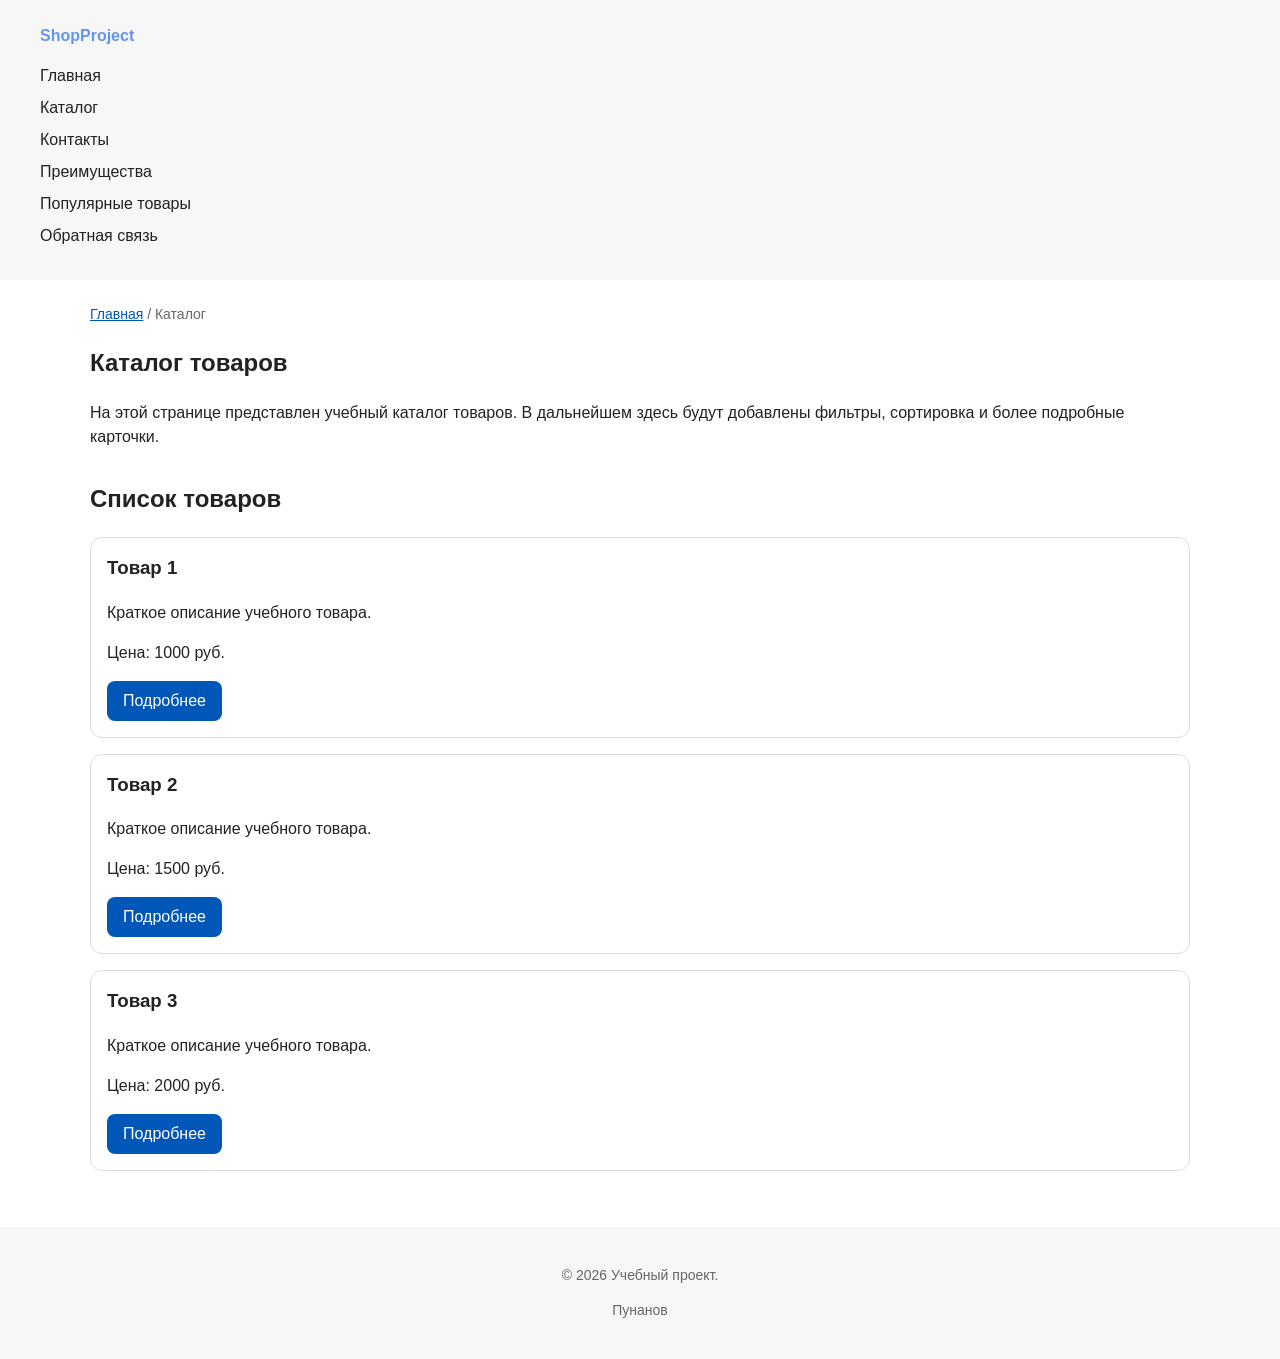
==== catalog.html @ 6905338e "feat: add multi-page structure navigation and anchors" ====
<!DOCTYPE html>
<html lang="ru">
<head>
  <meta charset="UTF-8">
  <meta name="viewport" content="width=device-width, initial-scale=1.0">
  <meta name="description" content="Каталог товаров учебного интернет-магазина.">
  <title>Каталог товаров — Учебный интернет-магазин</title>
  <link rel="stylesheet" href="css/style.css">
</head>
<body>
  <header>
    <div class="site-header">
      <a class="site-logo" href="index.html">ShopProject</a>

      <nav class="site-nav" aria-label="Основная навигация">
        <ul class="site-nav__list">
          <li><a href="index.html">Главная</a></li>
          <li><a href="catalog.html">Каталог</a></li>
          <li><a href="contacts.html">Контакты</a></li>
          <li><a href="index.html#advantages">Преимущества</a></li>
          <li><a href="index.html#popular">Популярные товары</a></li>
          <li><a href="index.html#contacts">Обратная связь</a></li>
        </ul>
      </nav>
    </div>
  </header>

  <main>
    <nav class="breadcrumbs" aria-label="Хлебные крошки">
      <a href="index.html">Главная</a>
      <span>Каталог</span>
    </nav>

    <section class="section">
      <h1>Каталог товаров</h1>
      <p>
        На этой странице представлен учебный каталог товаров.
        В дальнейшем здесь будут добавлены фильтры, сортировка и более
        подробные карточки.
      </p>
    </section>

    <section class="section">
      <h2>Список товаров</h2>

      <article class="product-card">
        <h3>Товар 1</h3>
        <p>Краткое описание учебного товара.</p>
        <p>Цена: 1000 руб.</p>
        <a class="button" href="index.html#popular">Подробнее</a>
      </article>

      <article class="product-card">
        <h3>Товар 2</h3>
        <p>Краткое описание учебного товара.</p>
        <p>Цена: 1500 руб.</p>
        <a class="button" href="index.html#popular">Подробнее</a>
      </article>

      <article class="product-card">
        <h3>Товар 3</h3>
        <p>Краткое описание учебного товара.</p>
        <p>Цена: 2000 руб.</p>
        <a class="button" href="index.html#popular">Подробнее</a>
      </article>
    </section>
  </main>

  <footer>
    <p>&copy; 2026 Учебный проект.</p>
    <p>Пунанов</p>
  </footer>
</body>
</html>
---- css/style.css ----
* {
  box-sizing: border-box;
}

html{
  scroll-behavior: smooth;
}

:target {
  outline: 2px dashed var(--color-primary);
  outline-offset: 4px;
}


:root {
  --color-bg: #ffffff;
  --color-text: #222222;
  --color-muted: #666666;
  --color-primary: #0057b8;
  --color-primary-dark: #003f86;
  --color-border: #dddddd;
  --color-surface: #f7f7f7;
  --color-surface-accent: #eef5ff;
  --color-danger: #b00020;
  --color-success: #168a2f;
  --color-success-bg: #eefaf0;
  --color-white: #ffffff;


  --space-xs: 4px;
  --space-sm: 8px;
  --space-md: 16px;
  --space-lg: 24px;
  --space-xl: 32px;


  --radius-sm: 6px;
  --radius-md: 8px;
  --radius-lg: 12px;


  --container-width: 1100px;
}


body {
  margin: 0;
  font-family: Arial, sans-serif;
  line-height: 1.5;
  color: var(--color-text);
  background-color: var(--color-bg);
}

header,
main,
footer {
  padding: var(--space-lg);
}

header, footer {
  background-color: var(--color-surface);
}

section {
  margin-bottom: var(--space-lg);
}

section h2 {
  margin-top: 0;
}

.site-header {
    max-width: 1200px;
    margin: 0 auto;
}

.site-logo{
    font-weight: bold;
    text-decoration: none;
    color:cornflowerblue
}

.site-nav__list {
    padding: 0;
    list-style: none;
    margin: 16px 0 0;
}

a{
    color: var(--color-primary);
}

a:hover{
    color: var(--color-primary-dark);
}

a:focus-visible{
    outline: 2px solid var(--color-primary);
    outline-offset: 3px;
}

.site-nav__list li{
    margin-bottom: var(--space-sm);
}

.site-nav__list a{
    text-decoration: none;
    color: var(--color-text);
}

.site-nav__list a:hover{
    color:var(--color-primary);
}

.hero {
    max-width: 1200px;
    margin: 0 auto 32px;
    padding: 32px 20px;
    background-color: var(--color-surface-accent);
    border-radius: var(--radius-lg);
}

.button{
    display: inline-block;
    padding: var(--space-sm) var(--space-md);
    text-decoration: none;
    background-color: var(--color-primary);
    color: var(--color-white);
    border: none;
    border-radius: var(--radius-md);
    cursor: pointer;
}

.button:hover{
    background-color: #00b2da;
}

.button:focus-visible{
    outline: 2px solid var(--color-primary);
    outline-offset: 3px;
}

.button:disabled{
  opacity: 0.6;
  cursor: not-allowed;
}

.section {
    max-width: var(--container-width);
    margin: 0 auto var(--space-xl);
}

.section h2 {
    margin-top: 0;
}

.product-card{
    margin-bottom: var(--space-md);
    padding: var(--space-md);
    border: 1px solid var(--color-border);
    border-radius: var(--radius-lg);
    background-color: var(--color-bg);
}

.product-card:hover{
  border-color: var(--color-primary);
}

.product-card h3{
    margin-top: 0;
}

.aside-info{
    max-width: var(--container-width);
    margin: 0 auto var(--space-xl);
    padding: var(--space-md);
    border-left: 4px solid var(--color-primary);
    background-color: var(--color-surface);
}

footer {
    text-align: center;
    font-size: 14px;
    color: #666666;
}


.order-dialog {
  width: min(100% - 32px, 560px);
  padding: var(--space-lg);
  border: none;
  border-radius: var(--radius-lg);
}


.order-dialog::backdrop {
  background-color: rgba(0, 0, 0, 0.5);
}


.form-field {
  margin-bottom: var(--space-md);
}


.form-field label {
  display: block;
  margin-bottom: var(--space-sm);
}


.form-field input,
.form-field select,
.form-field textarea {
  width: 100%;
  padding: var(--space-sm) var(--space-md);
  border: 1px solid var(--color-border);
  border-radius: var(--radius-md);
  font: inherit;
}


.form-field input[type="checkbox"] {
  width: auto;
}


.form-field small {
  display: block;
  margin-top: var(--space-sm);
  color: #666666;
}


.form-field input:focus-visible,
.form-field select:focus-visible,
.form-field textarea:focus-visible,
.form-actions button:focus-visible {
  outline: 2px solid var(--color-primary);
  outline-offset: 3px;
}


[aria-invalid="true"] {
  border-color: #b00020;
}


.form-actions {
  display: flex;
  gap: var(--space-md);
  margin-top: var(--space-lg);
}


.success-message {
  max-width: var(--container-width);
  margin: var(--space-lg) auto;
  padding: var(--space-md);
  border-left: 4px solid #168a2f;
  background-color: #eefaf0;
}

.breadcrumbs {
  max-width: var(--container-width);
  margin: 0 auto var(--space-md);
  font-size: 14px;
  color: var(--color-muted);
}

.breadcrumbs a {
  color: var(--color-primary);
}

.breadcrumbs span::before {
  content: " / ";
  color: var(--color-muted);
}
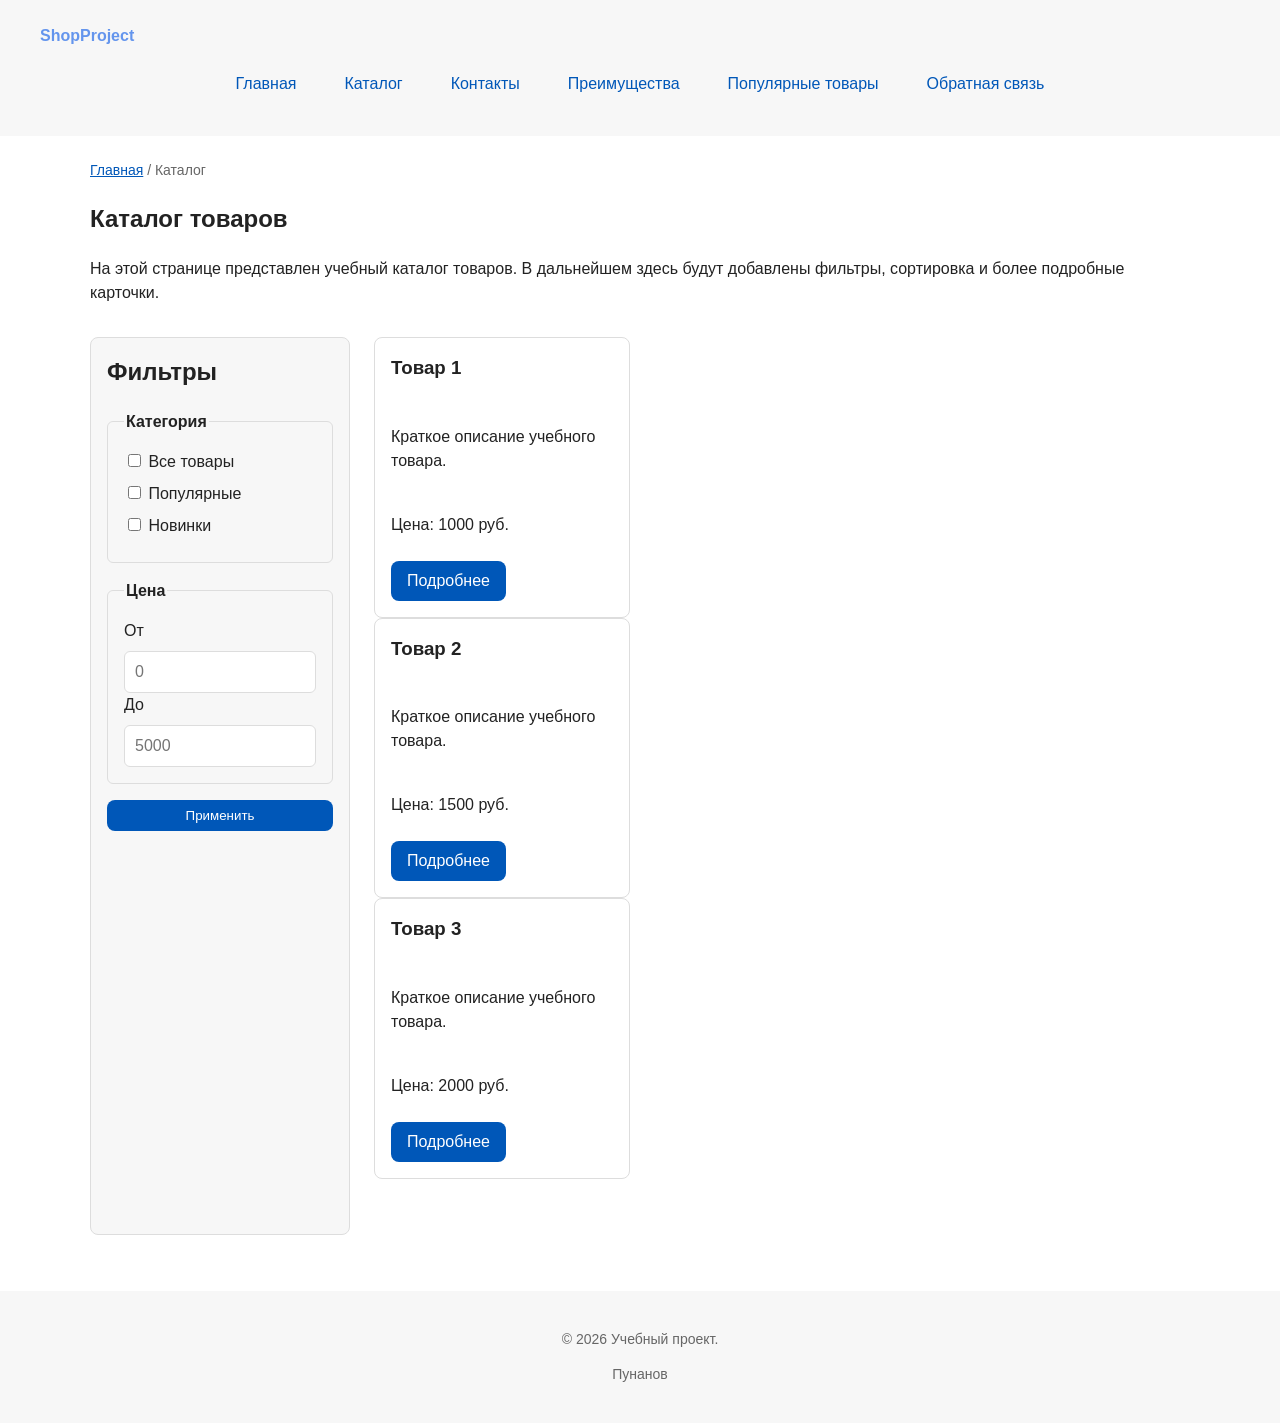
==== commit aa6d615e: "feat: add flex navigation and grid catalog layout" ====
--- a/catalog.html
+++ b/catalog.html
@@ -40,8 +40,48 @@
       </p>
     </section>
 
-    <section class="section">
-      <h2>Список товаров</h2>
+    <section class="catalog-layout">
+        <aside class="catalog-filters">
+            <h2>Фильтры</h2>
+
+            <form class="filters-form" action="#" method="get">
+                <fieldset>
+                <legend>Категория</legend>
+
+                <label>
+                    <input type="checkbox" name="category" value="all">
+                    Все товары
+                </label>
+
+                <label>
+                    <input type="checkbox" name="category" value="popular">
+                    Популярные
+                </label>
+
+        <label>
+          <input type="checkbox" name="category" value="new">
+          Новинки
+        </label>
+      </fieldset>
+
+      <fieldset>
+        <legend>Цена</legend>
+
+        <label for="price-from">От</label>
+        <input id="price-from" name="price-from" type="number" min="0" placeholder="0">
+
+        <label for="price-to">До</label>
+        <input id="price-to" name="price-to" type="number" min="0" placeholder="5000">
+      </fieldset>
+
+      <button class="button" type="submit">Применить</button>
+    </form>
+  </aside>
+
+  <section class="catalog-products">
+
+    <div class="products-grid">
+      <section class="section">
 
       <article class="product-card">
         <h3>Товар 1</h3>
@@ -65,6 +105,10 @@
       </article>
     </section>
   </main>
+    </div>
+  </section>
+</section>
+
 
   <footer>
     <p>&copy; 2026 Учебный проект.</p>
--- a/css/style.css
+++ b/css/style.css
@@ -81,10 +81,16 @@
 }
 
 .site-nav__list {
-    padding: 0;
-    list-style: none;
-    margin: 16px 0 0;
-}
+  display: flex;
+  flex-wrap: wrap;
+  justify-content: center;
+  align-items: center;
+  gap: var(--space-md);
+  padding: 0;
+  margin: var(--space-md) 0 0;
+  list-style: none;
+}
+
 
 a{
     color: var(--color-primary);
@@ -103,17 +109,22 @@
     margin-bottom: var(--space-sm);
 }
 
-.site-nav__list a{
-    text-decoration: none;
-    color: var(--color-text);
-}
-
-.site-nav__list a:hover{
-    color:var(--color-primary);
-}
+.site-nav__list a {
+  display: inline-block;
+  padding: var(--space-sm) var(--space-md);
+  color: var(--color-primary);
+  text-decoration: none;
+  border-radius: var(--radius-sm);
+}
+
+.site-nav__list a:hover {
+  color: var(--color-white);
+  background-color: var(--color-primary);
+}
+
 
 .hero {
-    max-width: 1200px;
+    max-width: 1100px;
     margin: 0 auto 32px;
     padding: 32px 20px;
     background-color: var(--color-surface-accent);
@@ -154,13 +165,22 @@
     margin-top: 0;
 }
 
-.product-card{
-    margin-bottom: var(--space-md);
-    padding: var(--space-md);
-    border: 1px solid var(--color-border);
-    border-radius: var(--radius-lg);
-    background-color: var(--color-bg);
-}
+.product-card {
+  display: flex;
+  flex-direction: column;
+  gap: var(--space-sm);
+  margin-bottom: 0;
+  padding: var(--space-md);
+  border: 1px solid var(--color-border);
+  border-radius: var(--radius-md);
+  background-color: var(--color-bg);
+}
+
+.product-card .button {
+  margin-top: auto;
+  align-self: flex-start;
+}
+
 
 .product-card:hover{
   border-color: var(--color-primary);
@@ -276,3 +296,61 @@
   content: " / ";
   color: var(--color-muted);
 }
+
+.products-grid {
+  display: grid;
+  grid-template-columns: repeat(3, 1fr);
+  gap: var(--space-lg);
+}
+
+.catalog-layout {
+  max-width: var(--container-width);
+  margin: 0 auto var(--space-xl);
+  display: grid;
+  grid-template-columns: 260px 1fr;
+  grid-template-areas: "filters products";
+  gap: var(--space-lg);
+}
+
+.catalog-filters {
+  grid-area: filters;
+  padding: var(--space-md);
+  border: 1px solid var(--color-border);
+  border-radius: var(--radius-md);
+  background-color: var(--color-surface);
+}
+
+.catalog-products {
+  grid-area: products;
+}
+
+.filters-form {
+  display: grid;
+  gap: var(--space-md);
+}
+
+.filters-form fieldset {
+  margin: 0;
+  padding: var(--space-md);
+  border: 1px solid var(--color-border);
+  border-radius: var(--radius-sm);
+}
+
+.filters-form legend {
+  font-weight: 700;
+}
+
+.filters-form label {
+  display: block;
+  margin-bottom: var(--space-sm);
+}
+
+.filters-form input[type="number"] {
+  width: 100%;
+  padding: 8px 10px;
+  border: 1px solid var(--color-border);
+  border-radius: var(--radius-sm);
+  font: inherit;
+}
+
+
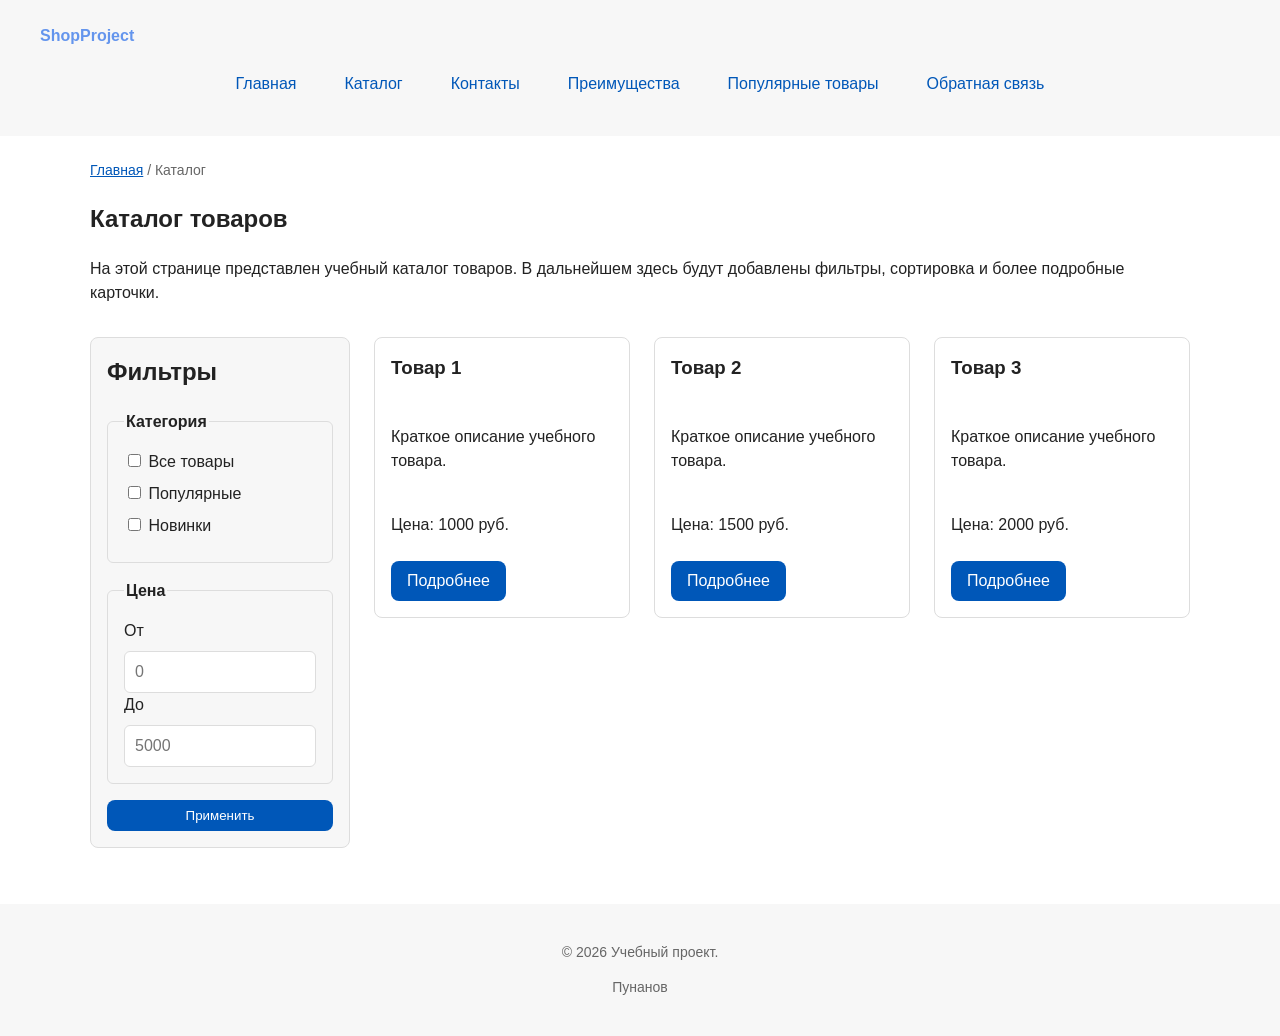
==== commit 7f8c91fd: "feat:..." ====
--- a/catalog.html
+++ b/catalog.html
@@ -1,118 +1,127 @@
-<!DOCTYPE html>
+<!doctype html>
 <html lang="ru">
-<head>
-  <meta charset="UTF-8">
-  <meta name="viewport" content="width=device-width, initial-scale=1.0">
-  <meta name="description" content="Каталог товаров учебного интернет-магазина.">
-  <title>Каталог товаров — Учебный интернет-магазин</title>
-  <link rel="stylesheet" href="css/style.css">
-</head>
-<body>
-  <header>
-    <div class="site-header">
-      <a class="site-logo" href="index.html">ShopProject</a>
+  <head>
+    <meta charset="UTF-8" />
+    <meta name="viewport" content="width=device-width, initial-scale=1.0" />
+    <meta
+      name="description"
+      content="Каталог товаров учебного интернет-магазина."
+    />
+    <title>Каталог товаров — Учебный интернет-магазин</title>
+    <link rel="stylesheet" href="css/style.css" />
+  </head>
+  <body>
+    <header>
+      <div class="site-header">
+        <a class="site-logo" href="index.html">ShopProject</a>
 
-      <nav class="site-nav" aria-label="Основная навигация">
-        <ul class="site-nav__list">
-          <li><a href="index.html">Главная</a></li>
-          <li><a href="catalog.html">Каталог</a></li>
-          <li><a href="contacts.html">Контакты</a></li>
-          <li><a href="index.html#advantages">Преимущества</a></li>
-          <li><a href="index.html#popular">Популярные товары</a></li>
-          <li><a href="index.html#contacts">Обратная связь</a></li>
-        </ul>
+        <nav class="site-nav" aria-label="Основная навигация">
+          <ul class="site-nav__list">
+            <li><a href="index.html">Главная</a></li>
+            <li><a href="catalog.html">Каталог</a></li>
+            <li><a href="contacts.html">Контакты</a></li>
+            <li><a href="index.html#advantages">Преимущества</a></li>
+            <li><a href="index.html#popular">Популярные товары</a></li>
+            <li><a href="index.html#contacts">Обратная связь</a></li>
+          </ul>
+        </nav>
+      </div>
+    </header>
+
+    <main>
+      <nav class="breadcrumbs" aria-label="Хлебные крошки">
+        <a href="index.html">Главная</a>
+        <span>Каталог</span>
       </nav>
-    </div>
-  </header>
 
-  <main>
-    <nav class="breadcrumbs" aria-label="Хлебные крошки">
-      <a href="index.html">Главная</a>
-      <span>Каталог</span>
-    </nav>
+      <section class="section">
+        <h1>Каталог товаров</h1>
+        <p>
+          На этой странице представлен учебный каталог товаров. В дальнейшем
+          здесь будут добавлены фильтры, сортировка и более подробные карточки.
+        </p>
+      </section>
 
-    <section class="section">
-      <h1>Каталог товаров</h1>
-      <p>
-        На этой странице представлен учебный каталог товаров.
-        В дальнейшем здесь будут добавлены фильтры, сортировка и более
-        подробные карточки.
-      </p>
-    </section>
+      <section class="catalog-layout">
+        <aside class="catalog-filters">
+          <h2>Фильтры</h2>
 
-    <section class="catalog-layout">
-        <aside class="catalog-filters">
-            <h2>Фильтры</h2>
+          <form class="filters-form" action="#" method="get">
+            <fieldset>
+              <legend>Категория</legend>
 
-            <form class="filters-form" action="#" method="get">
-                <fieldset>
-                <legend>Категория</legend>
+              <label>
+                <input type="checkbox" name="category" value="all" />
+                Все товары
+              </label>
 
-                <label>
-                    <input type="checkbox" name="category" value="all">
-                    Все товары
-                </label>
+              <label>
+                <input type="checkbox" name="category" value="popular" />
+                Популярные
+              </label>
 
-                <label>
-                    <input type="checkbox" name="category" value="popular">
-                    Популярные
-                </label>
+              <label>
+                <input type="checkbox" name="category" value="new" />
+                Новинки
+              </label>
+            </fieldset>
 
-        <label>
-          <input type="checkbox" name="category" value="new">
-          Новинки
-        </label>
-      </fieldset>
+            <fieldset>
+              <legend>Цена</legend>
 
-      <fieldset>
-        <legend>Цена</legend>
+              <label for="price-from">От</label>
+              <input
+                id="price-from"
+                name="price-from"
+                type="number"
+                min="0"
+                placeholder="0"
+              />
 
-        <label for="price-from">От</label>
-        <input id="price-from" name="price-from" type="number" min="0" placeholder="0">
+              <label for="price-to">До</label>
+              <input
+                id="price-to"
+                name="price-to"
+                type="number"
+                min="0"
+                placeholder="5000"
+              />
+            </fieldset>
 
-        <label for="price-to">До</label>
-        <input id="price-to" name="price-to" type="number" min="0" placeholder="5000">
-      </fieldset>
+            <button class="button" type="submit">Применить</button>
+          </form>
+        </aside>
 
-      <button class="button" type="submit">Применить</button>
-    </form>
-  </aside>
+        <section class="catalog-products">
+          <div class="products-grid">
+            <article class="product-card">
+              <h3>Товар 1</h3>
+              <p>Краткое описание учебного товара.</p>
+              <p>Цена: 1000 руб.</p>
+              <a class="button" href="index.html#popular">Подробнее</a>
+            </article>
 
-  <section class="catalog-products">
+            <article class="product-card">
+              <h3>Товар 2</h3>
+              <p>Краткое описание учебного товара.</p>
+              <p>Цена: 1500 руб.</p>
+              <a class="button" href="index.html#popular">Подробнее</a>
+            </article>
 
-    <div class="products-grid">
-      <section class="section">
+            <article class="product-card">
+              <h3>Товар 3</h3>
+              <p>Краткое описание учебного товара.</p>
+              <p>Цена: 2000 руб.</p>
+              <a class="button" href="index.html#popular">Подробнее</a>
+            </article>
+          </div>
+        </section>
+      </section>
+    </main>
 
-      <article class="product-card">
-        <h3>Товар 1</h3>
-        <p>Краткое описание учебного товара.</p>
-        <p>Цена: 1000 руб.</p>
-        <a class="button" href="index.html#popular">Подробнее</a>
-      </article>
-
-      <article class="product-card">
-        <h3>Товар 2</h3>
-        <p>Краткое описание учебного товара.</p>
-        <p>Цена: 1500 руб.</p>
-        <a class="button" href="index.html#popular">Подробнее</a>
-      </article>
-
-      <article class="product-card">
-        <h3>Товар 3</h3>
-        <p>Краткое описание учебного товара.</p>
-        <p>Цена: 2000 руб.</p>
-        <a class="button" href="index.html#popular">Подробнее</a>
-      </article>
-    </section>
-  </main>
-    </div>
-  </section>
-</section>
-
-
-  <footer>
-    <p>&copy; 2026 Учебный проект.</p>
-    <p>Пунанов</p>
-  </footer>
-</body>
+    <footer>
+      <p>&copy; 2026 Учебный проект.</p>
+      <p>Пунанов</p>
+    </footer>
+  </body>
 </html>
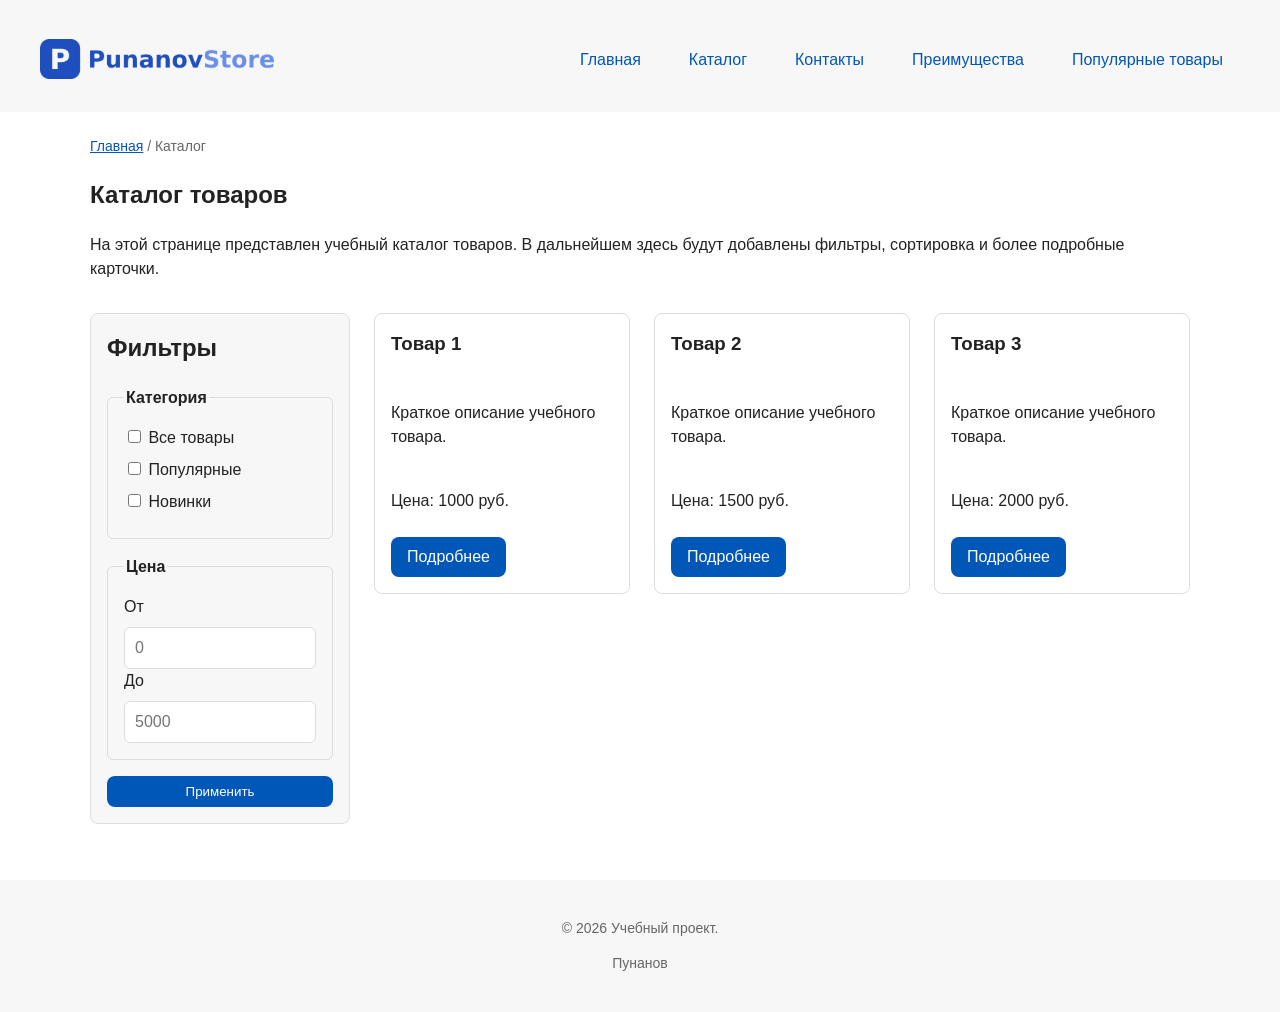
==== commit ce4b654f: "refactor: apply BEM naming to CSS classes" ====
--- a/catalog.html
+++ b/catalog.html
@@ -7,13 +7,13 @@
       name="description"
       content="Каталог товаров учебного интернет-магазина."
     />
-    <title>Каталог товаров — Учебный интернет-магазин</title>
+    <title>PunanovStore</title>
     <link rel="stylesheet" href="css/style.css" />
   </head>
   <body>
     <header>
       <div class="site-header">
-        <a class="site-logo" href="index.html">ShopProject</a>
+        <img class="site-logo" src="images/logo.png" alt="PunanovStore" href="index.html">
 
         <nav class="site-nav" aria-label="Основная навигация">
           <ul class="site-nav__list">
@@ -22,7 +22,6 @@
             <li><a href="contacts.html">Контакты</a></li>
             <li><a href="index.html#advantages">Преимущества</a></li>
             <li><a href="index.html#popular">Популярные товары</a></li>
-            <li><a href="index.html#contacts">Обратная связь</a></li>
           </ul>
         </nav>
       </div>
@@ -30,9 +29,10 @@
 
     <main>
       <nav class="breadcrumbs" aria-label="Хлебные крошки">
-        <a href="index.html">Главная</a>
-        <span>Каталог</span>
+        <a class="breadcrumbs__link" href="index.html">Главная</a>
+        <span class="breadcrumbs__current">Каталог</span>
       </nav>
+
 
       <section class="section">
         <h1>Каталог товаров</h1>
--- a/css/style.css
+++ b/css/style.css
@@ -70,14 +70,18 @@
 }
 
 .site-header {
+    display: flex;
+    align-items: center; 
+    gap: 30px;
     max-width: 1200px;
     margin: 0 auto;
 }
 
 .site-logo{
-    font-weight: bold;
-    text-decoration: none;
-    color:cornflowerblue
+    height: 40px;   /* размер подберите под шапку */
+    width: auto;
+    display: block;
+    margin-top: 5px;
 }
 
 .site-nav__list {
@@ -86,7 +90,7 @@
   justify-content: center;
   align-items: center;
   gap: var(--space-md);
-  padding: 0;
+  padding-left: 260px;
   margin: var(--space-md) 0 0;
   list-style: none;
 }
@@ -288,14 +292,22 @@
   color: var(--color-muted);
 }
 
-.breadcrumbs a {
+.breadcrumbs {
+  max-width: var(--container-width);
+  margin: 0 auto var(--space-md);
+  font-size: 14px;
+  color: var(--color-muted);
+}
+
+.breadcrumbs__link {
   color: var(--color-primary);
 }
 
-.breadcrumbs span::before {
+.breadcrumbs__current::before {
   content: " / ";
   color: var(--color-muted);
 }
+
 
 .products-grid {
   display: grid;
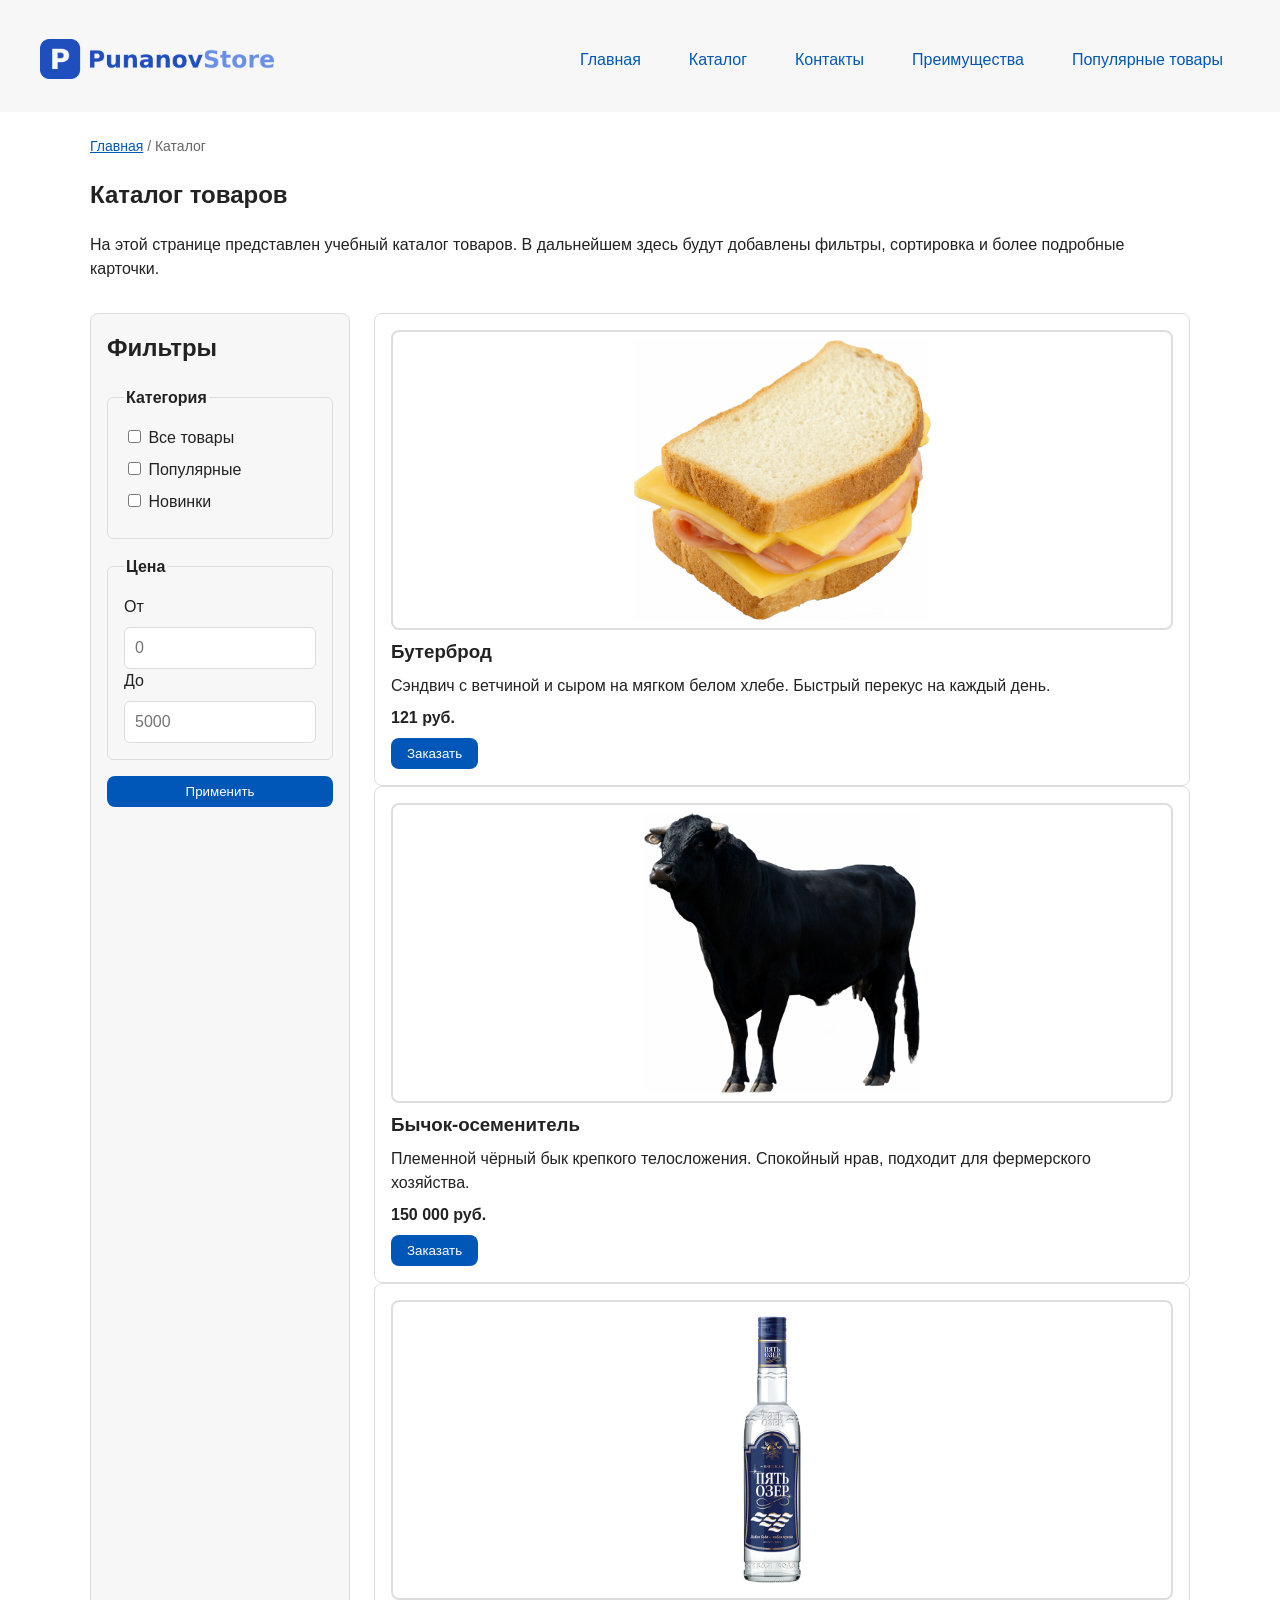
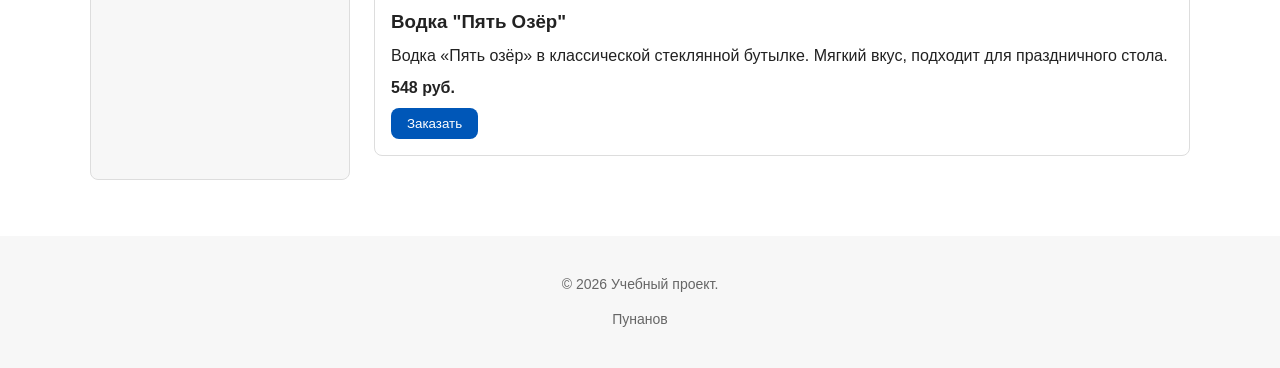
==== commit 057ae2ee: "final" ====
--- a/catalog.html
+++ b/catalog.html
@@ -93,28 +93,42 @@
         </aside>
 
         <section class="catalog-products">
-          <div class="products-grid">
-            <article class="product-card">
-              <h3>Товар 1</h3>
-              <p>Краткое описание учебного товара.</p>
-              <p>Цена: 1000 руб.</p>
-              <a class="button" href="index.html#popular">Подробнее</a>
-            </article>
+          <article class="product-card">
+          <div class="product-card__image-container">
+            <img class="product-card__image" src="images/product1.png" alt="Товар 1">
+          </div>
+          <h3>Бутерброд</h3>
+          <p>Сэндвич с ветчиной и сыром на мягком белом хлебе. Быстрый перекус на каждый день.</p>
+          <h4>121 руб.</h4>
+          <button class="button product-card__button" type="button" data-product="Товар 1" href="index.html#popular">
+            Заказать
+          </button>
+          </article>
 
-            <article class="product-card">
-              <h3>Товар 2</h3>
-              <p>Краткое описание учебного товара.</p>
-              <p>Цена: 1500 руб.</p>
-              <a class="button" href="index.html#popular">Подробнее</a>
-            </article>
+    <article class="product-card">
+      <div class="product-card__image-container">
+        <img class="product-card__image" src="images/product2.png" alt="Товар 2">
+      </div>
+      <h3>Бычок-осеменитель</h3>
+      <p>Племенной чёрный бык крепкого телосложения. Спокойный нрав, подходит для фермерского хозяйства.</p>
+      <h4>150 000 руб.</h4>
+      <button class="button product-card__button" type="button" data-product="Товар 2" href = "index.html#popular">
+        Заказать
+      </button>
+    </article>
 
-            <article class="product-card">
-              <h3>Товар 3</h3>
-              <p>Краткое описание учебного товара.</p>
-              <p>Цена: 2000 руб.</p>
-              <a class="button" href="index.html#popular">Подробнее</a>
-            </article>
-          </div>
+    <article class="product-card">
+      <div class="product-card__image-container">
+        <img class="product-card__image" src="images/product3.png" alt="Товар 3">
+      </div>
+      <h3>Водка "Пять Озёр"</h3>
+      <p>Водка «Пять озёр» в классической стеклянной бутылке. Мягкий вкус, подходит для праздничного стола.</p>
+      <h4>548 руб.</h4>
+      <button class="button product-card__button" type="button" data-product="Товар 3">
+        Заказать
+      </button>
+    </article>
+  </div>
         </section>
       </section>
     </main>
--- a/css/style.css
+++ b/css/style.css
@@ -169,6 +169,12 @@
     margin-top: 0;
 }
 
+.product-card h3,
+.product-card h4,
+.product-card p {
+  margin: 0;
+}
+
 .product-card {
   display: flex;
   flex-direction: column;
@@ -185,6 +191,20 @@
   align-self: flex-start;
 }
 
+.product-card__image-container {
+  height: 300px;
+  flex-shrink: 0;
+  border: 2px solid var(--color-border);  
+  border-radius: 8px; 
+  padding: 8px;      
+}
+
+.product-card__image {
+  display: block;
+  width: 100%;
+  height: 100%;
+  object-fit: contain;
+}
 
 .product-card:hover{
   border-color: var(--color-primary);
